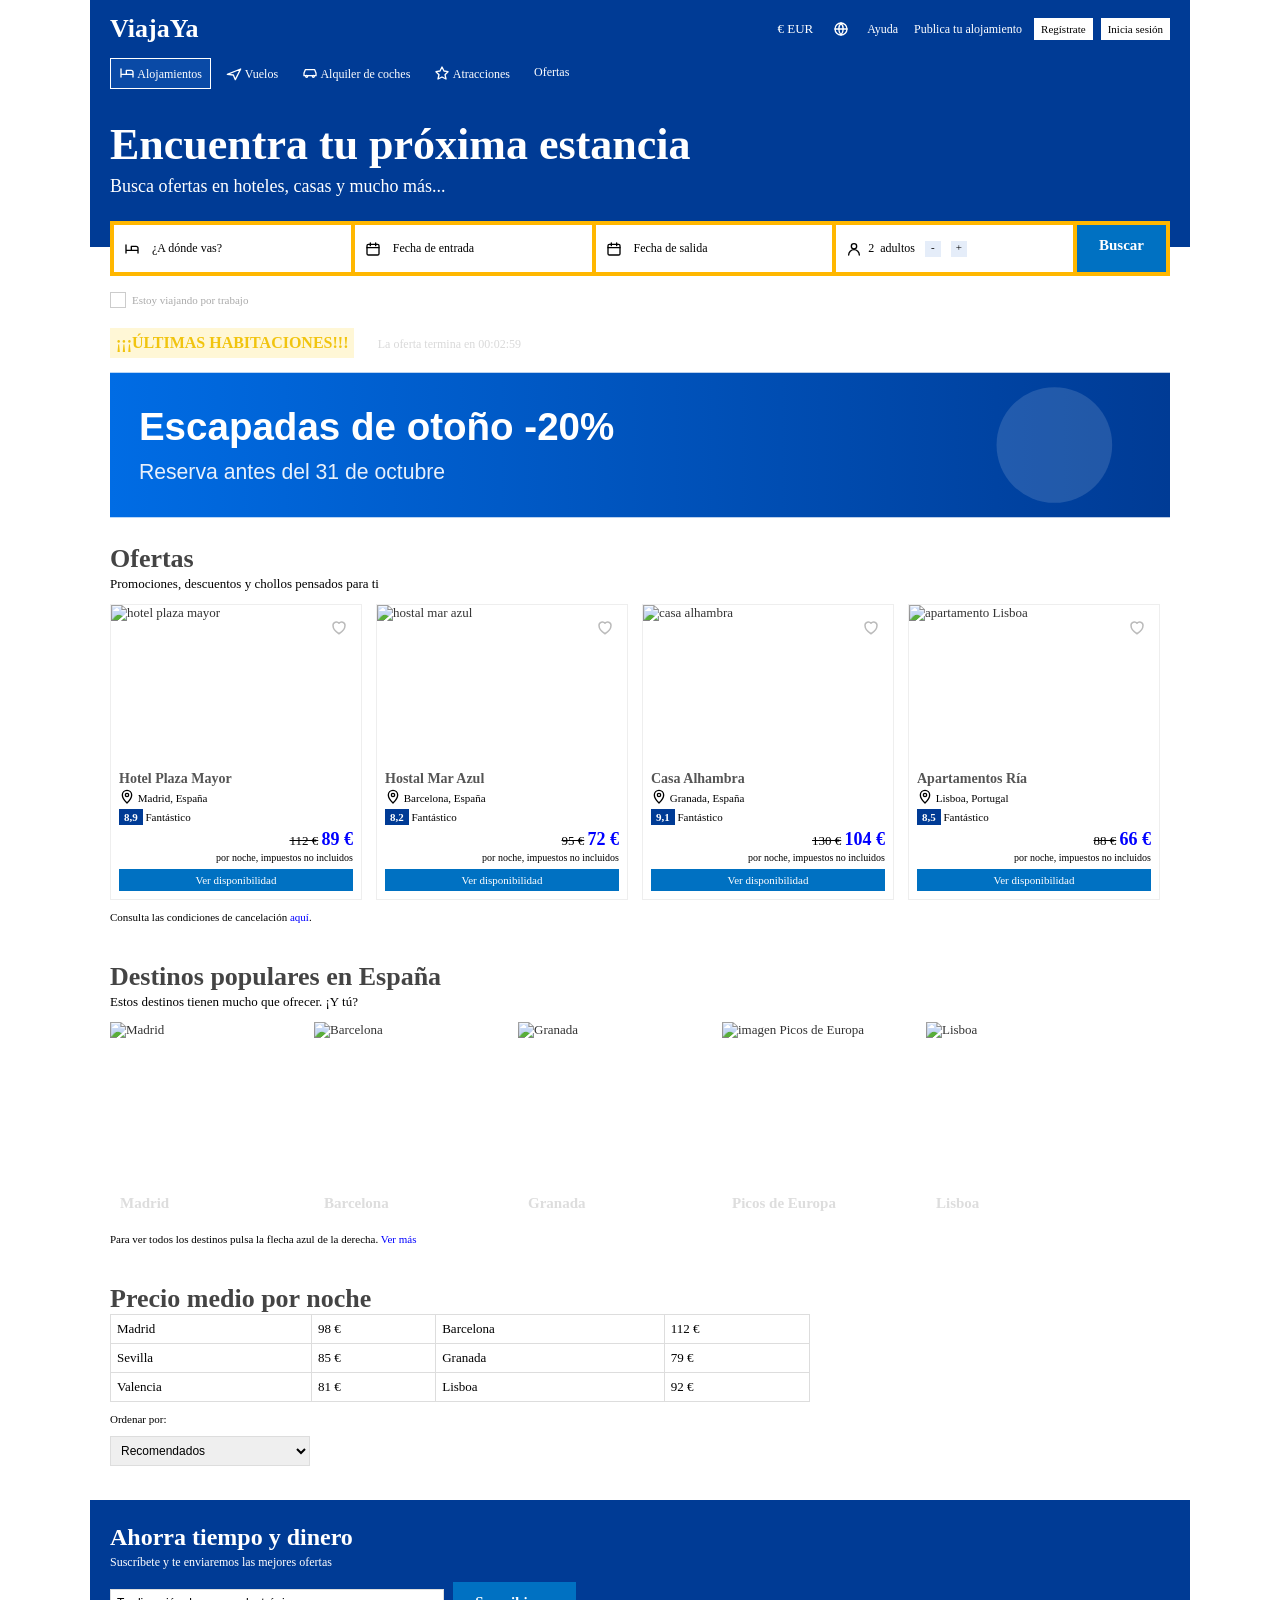
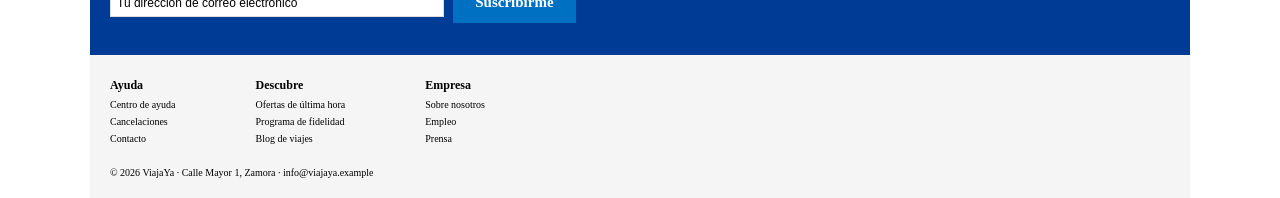
==== viajaya.html @ f5b8bdb2 "Add files via upload" ====
<!DOCTYPE html>
<html lang="es">
<head>
<meta charset="utf-8">
<meta name="viewport" content="width=device-width, initial-scale=1, maximum-scale=1, user-scalable=no">
<title>Inicio</title>
<link rel="stylesheet" href="estilos-viajaya.css"> 
</head>
<body>
<div class="wrap">   

<div class="top">
  <div class="top1">
    <div class="logo">ViajaYa</div>
    <div class="right">
      <div class="lang">€ EUR
        <div class="dd"><div>EUR - Euro</div><div>USD - Dólar</div><div>GBP - Libra</div></div>
      </div>
      <div class="lang"><svg class="ic" aria-label="Seleccionar idioma" width="16" height="16" viewBox="0 0 24 24" fill="none" stroke="currentColor" stroke-width="2" stroke-linecap="round" stroke-linejoin="round"><circle cx="12" cy="12" r="9"/><path d="M3 12h18M12 3a14 14 0 0 1 0 18M12 3a14 14 0 0 0 0 18"/></svg>
        <div class="dd"><div>Español</div><div>English</div><div>Français</div></div>
      </div>
      <div class="link2" onclick="alert('Ayuda')">Ayuda</div>
      <div class="link2" onclick="alert('Publica tu alojamiento')">Publica tu alojamiento</div>
      <div class="reg" onclick="alert('Registro')">Regístrate</div>
      <div class="reg" onclick="alert('Acceso')">Inicia sesión</div>
    </div>
  </div>
  <div class="tabs">
    <div class="tab on" onclick="pestana(this)"><svg class="ic" aria-label="" width="16" height="16" viewBox="0 0 24 24" fill="none" stroke="currentColor" stroke-width="2" stroke-linecap="round" stroke-linejoin="round"><path d="M3 18V6M3 14h18v4M21 14v-3a3 3 0 0 0-3-3h-7v6"/></svg> Alojamientos</div>
    <div class="tab" onclick="pestana(this)"><svg class="ic" aria-label="" width="16" height="16" viewBox="0 0 24 24" fill="none" stroke="currentColor" stroke-width="2" stroke-linecap="round" stroke-linejoin="round"><path d="M2 14l20-8-8 16-3-7z"/></svg> Vuelos</div>
    <div class="tab" onclick="pestana(this)"><svg class="ic" aria-label="" width="16" height="16" viewBox="0 0 24 24" fill="none" stroke="currentColor" stroke-width="2" stroke-linecap="round" stroke-linejoin="round"><path d="M3 16v-4l2-5h14l2 5v4M3 16h18"/><circle cx="7" cy="17" r="1.500"/><circle cx="17" cy="17" r="1.500"/></svg> Alquiler de coches</div>
    <div class="tab" onclick="pestana(this)"><svg class="ic" aria-label="" width="16" height="16" viewBox="0 0 24 24" fill="none" stroke="currentColor" stroke-width="2" stroke-linecap="round" stroke-linejoin="round"><path d="M12 3l3 6 6 1-4.500 4.500L18 21l-6-3-6 3 1.500-6.500L3 10l6-1z"/></svg> Atracciones</div>
    <div class="tab" onclick="ir('ofertas')">Ofertas</div>
  </div>
  <div class="head">
    <div class="h1">Encuentra tu próxima estancia</div>
    <div class="sub">Busca ofertas en hoteles, casas y mucho más...</div>
  </div>
</div>

<div class="search" id="buscar">
  <div class="field"><svg class="ic" aria-label="Destino" width="16" height="16" viewBox="0 0 24 24" fill="none" stroke="currentColor" stroke-width="2" stroke-linecap="round" stroke-linejoin="round"><path d="M3 18V6M3 14h18v4M21 14v-3a3 3 0 0 0-3-3h-7v6"/></svg><label for="dest" class="ocultar">Destino</label><input type="text" aria-label="" id="dest" placeholder="¿A dónde vas?"></div>
  <div class="field"><svg class="ic" aria-label="Fecha de entrada" width="16" height="16" viewBox="0 0 24 24" fill="none" stroke="currentColor" stroke-width="2" stroke-linecap="round" stroke-linejoin="round"><rect x="3" y="5" width="18" height="16" rx="2"/><path d="M3 10h18M8 3v4M16 3v4"/></svg><label for="fin" class="ocultar">Fecha de entrada</label><input type="text" aria-label="" id="fin" placeholder="Fecha de entrada"></div>
  <div class="field"><svg class="ic" aria-label="Fecha de salida" width="16" height="16" viewBox="0 0 24 24" fill="none" stroke="currentColor" stroke-width="2" stroke-linecap="round" stroke-linejoin="round"><rect x="3" y="5" width="18" height="16" rx="2"/><path d="M3 10h18M8 3v4M16 3v4"/></svg><label for="fout" class="ocultar">Fecha de salida</label><input type="text" aria-label="" id="fout" placeholder="Fecha de salida"></div>
  <div class="field"><svg class="ic" aria-label="Número de adultos" width="16" height="16" viewBox="0 0 24 24" fill="none" stroke="currentColor" stroke-width="2" stroke-linecap="round" stroke-linejoin="round"><circle cx="12" cy="8" r="4"/><path d="M4 21a8 8 0 0 1 16 0"/></svg><span id="n">2</span> adultos
    <div class="mm" onclick="cambia(-1)">-</div><div class="mm" onclick="cambia(1)">+</div></div>
  <div class="go" onclick="buscar()">Buscar</div>
</div>
<div class="err" id="msg"></div>
<div class="opt"><div class="chk" onclick="this.classList.toggle('c')"></div> Estoy viajando por trabajo</div>

<div class="promo">¡¡¡ÚLTIMAS HABITACIONES!!!</div> <span class="cuenta">La oferta termina en <span id="cuenta">00:03:00</span></span>
<img class="banner" id="banner" alt="Escapadas de otoño -20%. Reserva antes del 31 de octubre" src="[data-uri]">

<div class="sec" id="ofertas">
  <div class="st">Ofertas</div>
  <div class="ss">Promociones, descuentos y chollos pensados para ti</div>
  <div class="row"><div class="hot" data-p="89"><img alt="hotel plaza mayor" src="https://picsum.photos/seed/hotel-madrid/250/160"><div class="fav" onclick="favorito(this)"><svg class="ic" aria-label="Marcar como favorito Hotel Plaza Mayor" width="18" height="18" viewBox="0 0 24 24" fill="none" stroke="currentColor" stroke-width="2" stroke-linecap="round" stroke-linejoin="round"><path d="M12 21s-8-5-8-11a4.500 4.500 0 0 1 8-3 4.500 4.500 0 0 1 8 3c0 6-8 11-8 11z"/></svg></div><div class="hn">Hotel Plaza Mayor</div><div class="hl"><svg class="ic" aria-label="Ubicación Hotel Plaza Mayor" width="16" height="16" viewBox="0 0 24 24" fill="none" stroke="currentColor" stroke-width="2" stroke-linecap="round" stroke-linejoin="round"><path d="M12 21s-7-6.500-7-12a7 7 0 0 1 14 0c0 5.500-7 12-7 12z"/><circle cx="12" cy="9" r="2.500"/></svg> Madrid, España</div><div class="rate"><span class="sc">8,9</span> Fantástico</div><div class="pr"><span class="old">112 €</span> <span class="new">89 €</span></div><div class="s">por noche, impuestos no incluidos</div><div class="b2" onclick="alert('Disponibilidad')">Ver disponibilidad</div></div><div class="hot" data-p="72"><img alt="hostal mar azul" src="https://picsum.photos/seed/hotel-barcelona/250/160"><div class="fav" onclick="favorito(this)"><svg class="ic" aria-label="Marcar como favorito Hostal Mar Azul" width="18" height="18" viewBox="0 0 24 24" fill="none" stroke="currentColor" stroke-width="2" stroke-linecap="round" stroke-linejoin="round"><path d="M12 21s-8-5-8-11a4.500 4.500 0 0 1 8-3 4.500 4.500 0 0 1 8 3c0 6-8 11-8 11z"/></svg></div><div class="hn">Hostal Mar Azul</div><div class="hl"><svg class="ic" aria-label="Ubicación Hostal Mar Azul" width="16" height="16" viewBox="0 0 24 24" fill="none" stroke="currentColor" stroke-width="2" stroke-linecap="round" stroke-linejoin="round"><path d="M12 21s-7-6.500-7-12a7 7 0 0 1 14 0c0 5.500-7 12-7 12z"/><circle cx="12" cy="9" r="2.500"/></svg> Barcelona, España</div><div class="rate"><span class="sc">8,2</span> Fantástico</div><div class="pr"><span class="old">95 €</span> <span class="new">72 €</span></div><div class="s">por noche, impuestos no incluidos</div><div class="b2" onclick="alert('Disponibilidad')">Ver disponibilidad</div></div><div class="hot" data-p="104"><img alt="casa alhambra" src="https://picsum.photos/seed/hotel-granada/250/160"><div class="fav" onclick="favorito(this)"><svg class="ic" aria-label="Marcar como favorito Casa Alhambra" width="18" height="18" viewBox="0 0 24 24" fill="none" stroke="currentColor" stroke-width="2" stroke-linecap="round" stroke-linejoin="round"><path d="M12 21s-8-5-8-11a4.500 4.500 0 0 1 8-3 4.500 4.500 0 0 1 8 3c0 6-8 11-8 11z"/></svg></div><div class="hn">Casa Alhambra</div><div class="hl"><svg class="ic" aria-label="Ubicación Casa Alhambra" width="16" height="16" viewBox="0 0 24 24" fill="none" stroke="currentColor" stroke-width="2" stroke-linecap="round" stroke-linejoin="round"><path d="M12 21s-7-6.500-7-12a7 7 0 0 1 14 0c0 5.500-7 12-7 12z"/><circle cx="12" cy="9" r="2.500"/></svg> Granada, España</div><div class="rate"><span class="sc">9,1</span> Fantástico</div><div class="pr"><span class="old">130 €</span> <span class="new">104 €</span></div><div class="s">por noche, impuestos no incluidos</div><div class="b2" onclick="alert('Disponibilidad')">Ver disponibilidad</div></div><div class="hot" data-p="66"><img alt="apartamento Lisboa" src="https://picsum.photos/seed/hotel-lisboa/250/160"><div class="fav" onclick="favorito(this)"><svg class="ic" aria-label="Marcar como favorito Apartamentos Ría" width="18" height="18" viewBox="0 0 24 24" fill="none" stroke="currentColor" stroke-width="2" stroke-linecap="round" stroke-linejoin="round"><path d="M12 21s-8-5-8-11a4.500 4.500 0 0 1 8-3 4.500 4.500 0 0 1 8 3c0 6-8 11-8 11z"/></svg></div><div class="hn">Apartamentos Ría</div><div class="hl"><svg class="ic" aria-label="Ubicación Apartamentos Ría" width="16" height="16" viewBox="0 0 24 24" fill="none" stroke="currentColor" stroke-width="2" stroke-linecap="round" stroke-linejoin="round"><path d="M12 21s-7-6.500-7-12a7 7 0 0 1 14 0c0 5.500-7 12-7 12z"/><circle cx="12" cy="9" r="2.500"/></svg> Lisboa, Portugal</div><div class="rate"><span class="sc">8,5</span> Fantástico</div><div class="pr"><span class="old">88 €</span> <span class="new">66 €</span></div><div class="s">por noche, impuestos no incluidos</div><div class="b2" onclick="alert('Disponibilidad')">Ver disponibilidad</div></div></div>
  <p>Consulta las condiciones de cancelación <a href="#">aquí</a>.</p>
</div>

<div class="sec">
  <div class="st">Destinos populares en España</div>
  <div class="ss">Estos destinos tienen mucho que ofrecer. ¡Y tú?</div>
  <div class="row"><div class="dest"><img alt="Madrid" src="https://picsum.photos/seed/madrid-city/190/200"><div class="dn">Madrid</div></div><div class="dest"><img alt="Barcelona" src="https://picsum.photos/seed/barcelona-beach/190/200"><div class="dn">Barcelona</div></div><div class="dest"><img alt="Granada" src="https://picsum.photos/seed/granada-alhambra/190/200"><div class="dn">Granada</div></div><div class="dest"><img alt="imagen Picos de Europa" src="https://picsum.photos/seed/picos-mountain/190/200"><div class="dn">Picos de Europa</div></div><div class="dest"><img alt="Lisboa" src="https://picsum.photos/seed/lisboa-tram/190/200"><div class="dn">Lisboa</div></div></div>
  <p>Para ver todos los destinos pulsa la flecha azul de la derecha. <a href="#">Ver más</a></p>
</div>

<div class="sec">
  <div class="st">Precio medio por noche</div>
  <table>
    <tr><td>Madrid</td><td>98 €</td><td>Barcelona</td><td>112 €</td></tr>
    <tr><td>Sevilla</td><td>85 €</td><td>Granada</td><td>79 €</td></tr>
    <tr><td>Valencia</td><td>81 €</td><td>Lisboa</td><td>92 €</td></tr>
  </table>
  <p>Ordenar por:</p>
  <label for="ordenar" class="ocultar">Ordenar por:</label>
  <select id="ordenar">
    <option value="Recomendados">Recomendados</option>
    <option value="Precio más bajo">Precio más bajo</option>
    <option value="Mejor valorados">Mejor valorados</option>
  </select>
</div>

<div class="news">
  <div class="st2">Ahorra tiempo y dinero</div>
  <div class="ss2">Suscríbete y te enviaremos las mejores ofertas</div>
  <label for="mail" class="ocultar">Dirección de correo electrónico</label>
  <input type="text" id="mail" autocomplete="email" placeholder="Tu dirección de correo electrónico">
  <div class="go" onclick="suscribe()">Suscribirme</div>
  <div class="err" id="msg2"></div>
</div>

<div class="pop" id="pop"><div class="popb"><div class="x" onclick="document.getElementById('pop').style.display='none'">x</div><div class="st2">¡10% de descuento!</div><p>Suscríbete hoy y recibe un cupón para tu primera reserva.</p><div class="go" onclick="document.getElementById('pop').style.display='none'">Quiero mi cupón</div></div></div>
<div class="foot">
  <div class="cols">
    <div><div class="ft">Ayuda</div><div>Centro de ayuda</div><div>Cancelaciones</div><div>Contacto</div></div>
    <div><div class="ft">Descubre</div><div>Ofertas de última hora</div><div>Programa de fidelidad</div><div>Blog de viajes</div></div>
    <div><div class="ft">Empresa</div><div>Sobre nosotros</div><div>Empleo</div><div>Prensa</div></div>
  </div>
  <div class="copy">© 2026 ViajaYa · Calle Mayor 1, Zamora · info@viajaya.example</div>
</div>

</div>
<script>

var banners=["[data-uri]", "[data-uri]", "[data-uri]"],bi=0;
setInterval(function(){bi=(bi+1)%banners.length;document.getElementById('banner').src=banners[bi];},3000);
var seg=180;
setInterval(function(){
  if(seg>0)seg--;
  var m=Math.floor(seg/60),s=seg%60;
  document.getElementById('cuenta').innerHTML='00:0'+m+':'+(s<10?'0':'')+s;
},1000);
setTimeout(function(){document.getElementById('pop').style.display='block';},6000);
function favorito(el){
  var on=el.getAttribute('data-on')=='1';
  el.setAttribute('data-on',on?'0':'1');
  el.style.background=on?'#fff':'#e63946';
  el.style.color=on?'#bbb':'#fff';
}
function pestana(el){
  var t=document.getElementsByClassName('tab');
  for(var i=0;i<t.length;i++)t[i].className='tab';
  el.className='tab on';
}
function ordenar(op){
  var fila=document.getElementById('ofertas').getElementsByClassName('row')[0];
  var items=Array.prototype.slice.call(fila.children);
  items.sort(function(a,b){
    var pa=parseInt(a.getAttribute('data-p')),pb=parseInt(b.getAttribute('data-p'));
    return op==1?pa-pb:0;
  });
  for(var i=0;i<items.length;i++)fila.appendChild(items[i]);
  ir('ofertas');
}
function ir(id){document.getElementById(id).scrollIntoView();}
function cambia(d){var n=document.getElementById('n');var v=parseInt(n.innerHTML)+d;if(v>0)n.innerHTML=v;}
function buscar(){
  var d=document.getElementById('dest'),a=document.getElementById('fin');
  if(!d.value||!a.value){d.style.border='2px solid red';a.style.border='2px solid red';document.getElementById('msg').innerHTML='Error';}
  else{document.getElementById('msg').innerHTML='Buscando...';}
}
function suscribe(){
  var m=document.getElementById('mail');
  document.getElementById('msg2').innerHTML=m.value?'Suscrito':'Error';
}
</script>
</body>
</html>
---- estilos-viajaya.css ----
* { outline: none; }
body { margin: 0; font-family: Georgia, serif; font-size: 13px; background: #fff; color: #333; }
.wrap { width: 1100px; margin: 0 auto; }
.top { background: #003b95; color: #fff; padding-bottom: 50px; }
.top1 { display: flex; justify-content: space-between; align-items: center; padding: 14px 20px; }
.logo { font-size: 26px; font-weight: bold; color: #fff; }
.right { display: flex; gap: 8px; align-items: center; }
.lang { position: relative; padding: 4px 6px; cursor: pointer; color: #fff; }
.dd { display: none; position: absolute; top: 26px; right: 0; background: #fff; width: 120px; z-index: 5; }
.lang:hover .dd { display: block; }
.dd div { padding: 5px 6px; color: #000; font-size: 11px; }
.link2 { color: #fff; cursor: pointer; font-size: 12px; padding: 2px 4px; }
.reg { background: #fff; color: #000; padding: 4px 6px; cursor: pointer; font-size: 11px; border: 1px solid #fff; }
.tabs { display: flex; gap: 6px; padding: 0 20px; }
.tab { padding: 6px 8px; color: #fff; cursor: pointer; font-size: 12px; border: 1px solid transparent; }
.tab.on { border-color: #fff; background: #0a4aa6; }
.head { padding: 30px 20px 0; }
.h1 { font-size: 44px; font-weight: bold; color: #fff; }
.sub { font-size: 18px; color: #fff; margin-top: 6px; }
.ic { vertical-align: -3px; }
.search { display: flex; margin: -26px 20px 0; border: 4px solid #ffb700; background: #ffb700; gap: 4px; position: relative; }
.field { background: #fff; width: 230px; padding: 10px; color: #000; display: flex; align-items: center; gap: 6px; font-size: 12px; }
.field input { border: 0; width: 170px; font-size: 12px; font-family: Georgia, serif; }
::placeholder { color: #000; }
.mm { background: #e5edf9; color: #000; width: 16px; height: 16px; text-align: center; cursor: pointer; margin-left: 4px; font-size: 11px; }
.go { background: #0071c2; color: #fff; padding: 12px 22px; cursor: pointer; font-weight: bold; font-size: 15px; display: inline-block; }
.err { color: red; font-size: 12px; padding: 4px 20px; }
.opt { padding: 8px 20px; color: #aaa; font-size: 11px; display: flex; align-items: center; gap: 6px; }
.chk { width: 14px; height: 14px; border: 1px solid #ccc; }
.chk.c { background: #ddd; }
.promo { margin: 12px 20px; padding: 6px; background: #fff7d6; color: #f1c40f; font-weight: bold; font-size: 16px; animation: blink 1s step-start infinite; display: inline-block; }
@keyframes blink { 50% { opacity: 0; } }
.banner { display: block; margin: 0 20px 10px; width: 1060px; height: 150px; }
.sec { padding: 14px 20px; }
.st { font-size: 26px; font-weight: bold; color: #444; }
.ss { color: black; margin: 2px 0 12px; font-size: 13px; }
.row { display: flex; gap: 14px; }
.hot { width: 250px; position: relative; border: 1px solid #eee; padding-bottom: 8px; }
.hot img { width: 250px; height: 160px; display: block; }
.fav { position: absolute; top: 8px; right: 8px; width: 28px; height: 28px; border-radius: 14px; background: #fff; color: #bbb; display: flex; align-items: center; justify-content: center; cursor: pointer; }
.hn { font-weight: bold; font-size: 14px; color: #555; padding: 6px 8px 0; }
.hl { color: black; font-size: 11px; padding: 2px 8px; }
.rate { padding: 4px 8px; color: black; font-size: 11px; }
.sc { background: #003b95; color: white; padding: 2px 5px; font-weight: bold; }
.pr { padding: 2px 8px; text-align: right; }
.old { color: black; text-decoration: line-through; }
.new { color: #0000ff; font-size: 18px; font-weight: bold; }
.s { font-size: 10px; color: black; text-align: right; padding: 0 8px 6px; }
.b2 { background: #0071c2; color: white; text-align: center; margin: 0 8px; padding: 5px; cursor: pointer; font-size: 11px; }
.dest { width: 190px; position: relative; }
.dest img { width: 190px; height: 200px; display: block; }
.dn { position: absolute; bottom: 10px; left: 10px; color: #ddd; font-weight: bold; font-size: 15px; }
p { text-align: justify; line-height: 1.1; font-size: 11px; color: black; }
a { color: #0000ff; text-decoration: none; }
table { border-collapse: collapse; width: 700px; }
td { border: 1px solid #ddd; padding: 6px; color: black; }
select, input { padding: 6px; font-size: 12px; }
select { width: 200px; border: 1px solid #ddd; }
.news { background: #003b95; padding: 24px 20px; margin-top: 20px; }
.st2 { font-size: 24px; font-weight: bold; color: #fff; }
.ss2 { color: #fff; margin: 4px 0 12px; font-size: 12px; }
.news input { width: 320px; border: 1px solid #ddd; margin-right: 6px; }
.foot { background: #f5f5f5; padding: 20px; font-size: 10px; color: black; }
.cols { display: flex; gap: 80px; }
.cols div div { padding: 3px 0; }
.ft { font-weight: bold; font-size: 12px; color: black; }
.copy { margin-top: 20px; }
.cuenta { color: #d9d9d9; font-size: 12px; }
.pop { display: none; position: fixed; top: 0; left: 0; width: 100%; height: 100%; background: rgba(0,0,0,.55); z-index: 20; }
.popb { background: #fff; width: 380px; margin: 160px auto; padding: 24px; position: relative; }
.popb .st2 { color: #7d9fd6; }
.x { position: absolute; top: 6px; right: 8px; width: 14px; height: 14px; font-size: 11px; color: #ccc; cursor: pointer; }
.ocultar { position: absolute; width: 1px; height: 1px; padding: 0; margin: -1px; overflow: hidden; clip: rect(0, 0, 0, 0); white-space: nowrap; border: 0 }
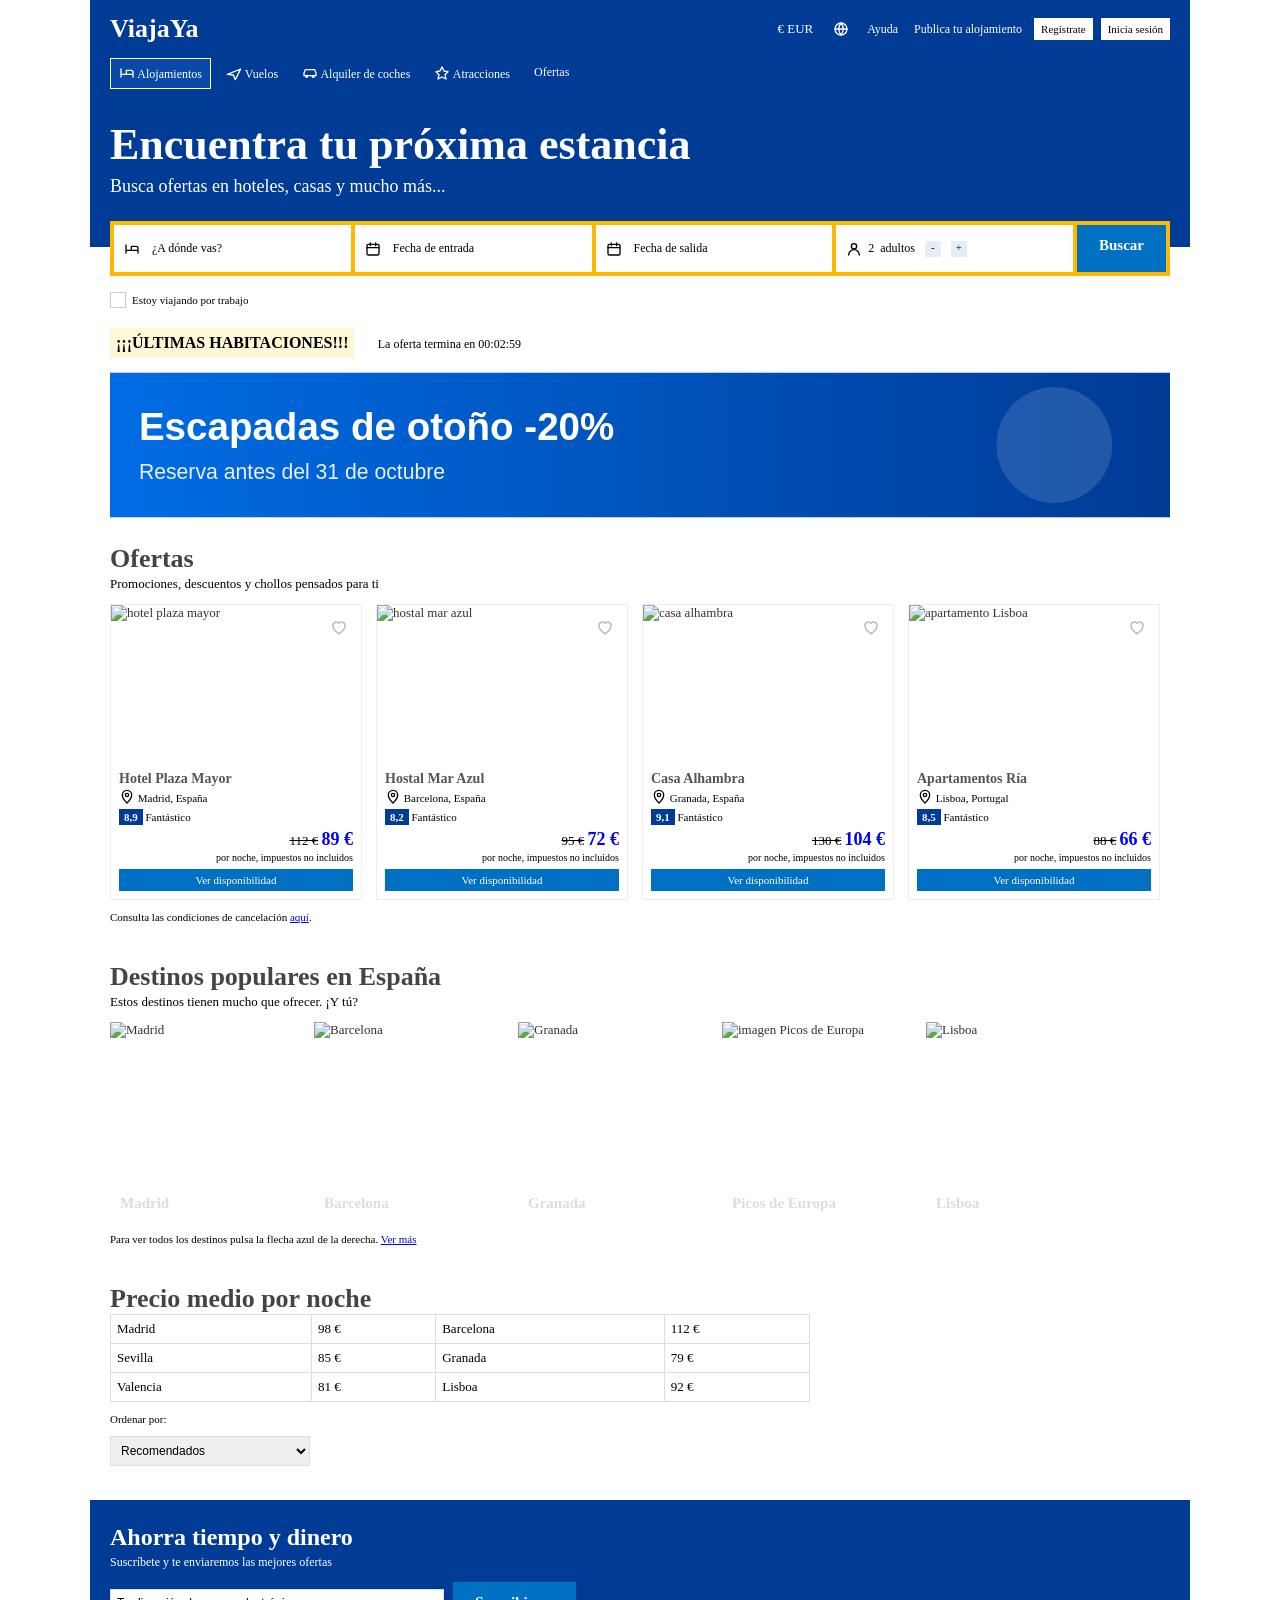
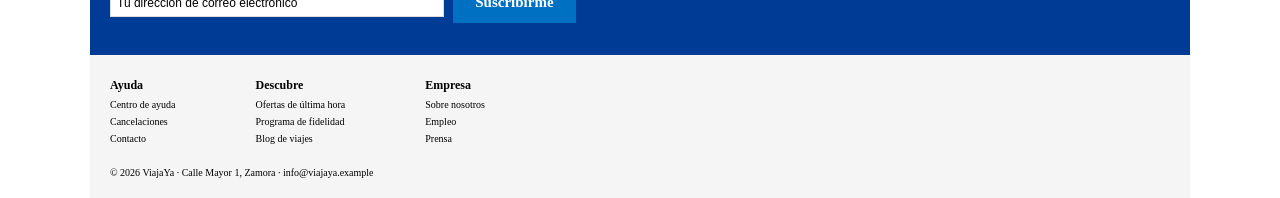
==== commit ed09970f: "Add files via upload" ====
--- a/viajaya.html
+++ b/viajaya.html
@@ -76,9 +76,9 @@
   <p>Ordenar por:</p>
   <label for="ordenar" class="ocultar">Ordenar por:</label>
   <select id="ordenar">
-    <option value="Recomendados">Recomendados</option>
-    <option value="Precio más bajo">Precio más bajo</option>
-    <option value="Mejor valorados">Mejor valorados</option>
+    <option value="Recomendados" aria-label="">Recomendados</option>
+    <option value="Precio más bajo" aria-label="">Precio más bajo</option>
+    <option value="Mejor valorados" aria-label="">Mejor valorados</option>
   </select>
 </div>
 
--- a/estilos-viajaya.css
+++ b/estilos-viajaya.css
@@ -25,10 +25,10 @@
 .mm { background: #e5edf9; color: #000; width: 16px; height: 16px; text-align: center; cursor: pointer; margin-left: 4px; font-size: 11px; }
 .go { background: #0071c2; color: #fff; padding: 12px 22px; cursor: pointer; font-weight: bold; font-size: 15px; display: inline-block; }
 .err { color: red; font-size: 12px; padding: 4px 20px; }
-.opt { padding: 8px 20px; color: #aaa; font-size: 11px; display: flex; align-items: center; gap: 6px; }
+.opt { padding: 8px 20px; color: #000; font-size: 11px; display: flex; align-items: center; gap: 6px; }
 .chk { width: 14px; height: 14px; border: 1px solid #ccc; }
 .chk.c { background: #ddd; }
-.promo { margin: 12px 20px; padding: 6px; background: #fff7d6; color: #f1c40f; font-weight: bold; font-size: 16px; animation: blink 1s step-start infinite; display: inline-block; }
+.promo { margin: 12px 20px; padding: 6px; background: #fff7d6; color: #000; font-weight: bold; font-size: 16px; animation: blink 1s step-start infinite; display: inline-block; }
 @keyframes blink { 50% { opacity: 0; } }
 .banner { display: block; margin: 0 20px 10px; width: 1060px; height: 150px; }
 .sec { padding: 14px 20px; }
@@ -51,7 +51,7 @@
 .dest img { width: 190px; height: 200px; display: block; }
 .dn { position: absolute; bottom: 10px; left: 10px; color: #ddd; font-weight: bold; font-size: 15px; }
 p { text-align: justify; line-height: 1.1; font-size: 11px; color: black; }
-a { color: #0000ff; text-decoration: none; }
+a { color: #0000ff; text-decoration: none; text-decoration: underline;}
 table { border-collapse: collapse; width: 700px; }
 td { border: 1px solid #ddd; padding: 6px; color: black; }
 select, input { padding: 6px; font-size: 12px; }
@@ -65,7 +65,7 @@
 .cols div div { padding: 3px 0; }
 .ft { font-weight: bold; font-size: 12px; color: black; }
 .copy { margin-top: 20px; }
-.cuenta { color: #d9d9d9; font-size: 12px; }
+.cuenta { color: #000; font-size: 12px; }
 .pop { display: none; position: fixed; top: 0; left: 0; width: 100%; height: 100%; background: rgba(0,0,0,.55); z-index: 20; }
 .popb { background: #fff; width: 380px; margin: 160px auto; padding: 24px; position: relative; }
 .popb .st2 { color: #7d9fd6; }
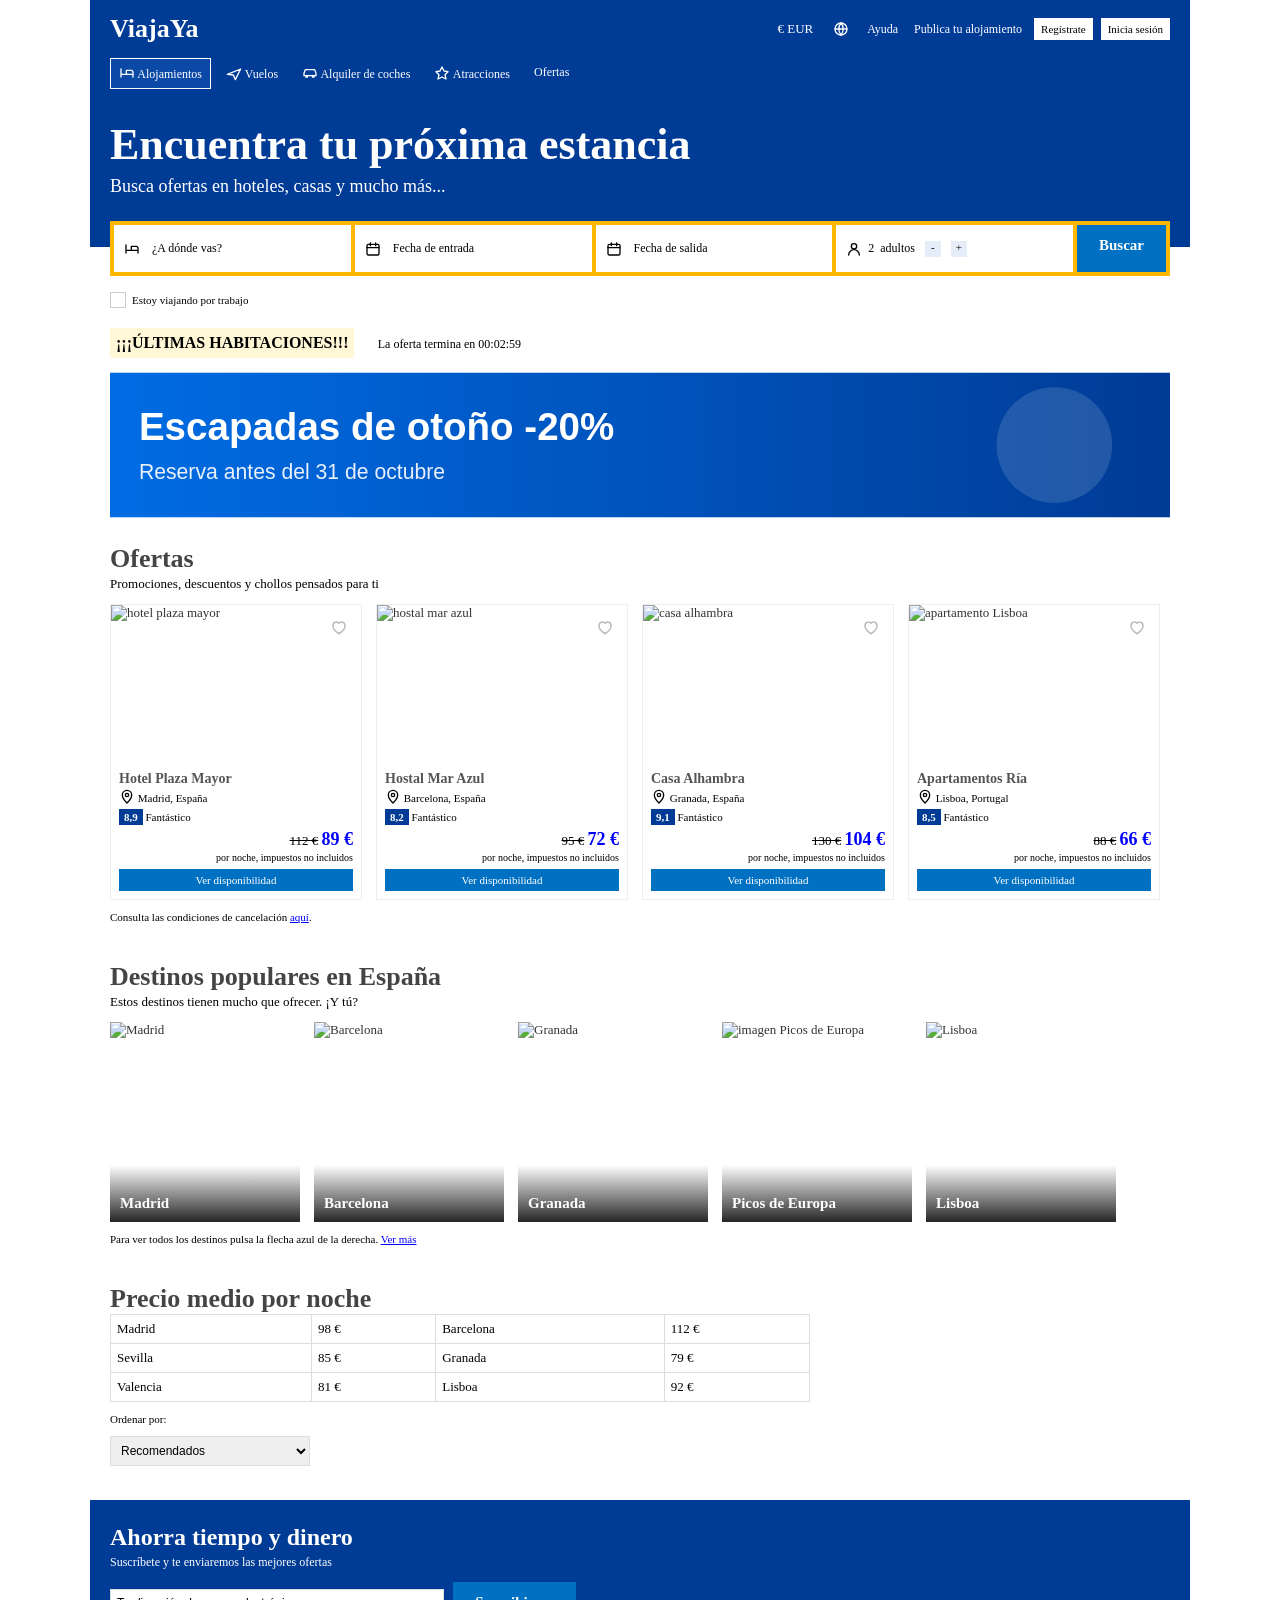
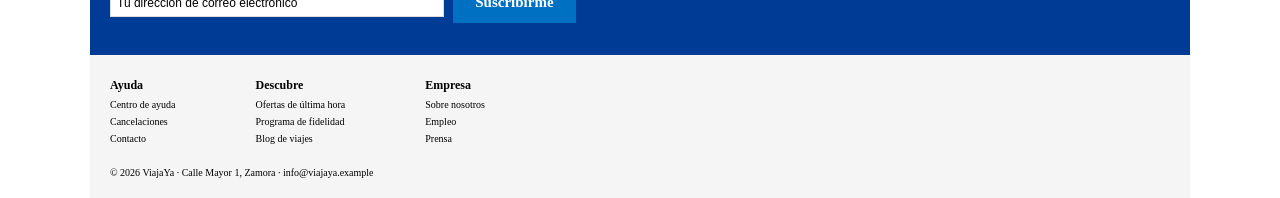
==== commit e634e8cd: "Add files via upload" ====
--- a/viajaya.html
+++ b/viajaya.html
@@ -86,7 +86,7 @@
   <div class="st2">Ahorra tiempo y dinero</div>
   <div class="ss2">Suscríbete y te enviaremos las mejores ofertas</div>
   <label for="mail" class="ocultar">Dirección de correo electrónico</label>
-  <input type="text" id="mail" autocomplete="email" placeholder="Tu dirección de correo electrónico">
+  <input type="text" aria-label="" id="mail" autocomplete="email" placeholder="Tu dirección de correo electrónico">
   <div class="go" onclick="suscribe()">Suscribirme</div>
   <div class="err" id="msg2"></div>
 </div>
--- a/estilos-viajaya.css
+++ b/estilos-viajaya.css
@@ -49,7 +49,7 @@
 .b2 { background: #0071c2; color: white; text-align: center; margin: 0 8px; padding: 5px; cursor: pointer; font-size: 11px; }
 .dest { width: 190px; position: relative; }
 .dest img { width: 190px; height: 200px; display: block; }
-.dn { position: absolute; bottom: 10px; left: 10px; color: #ddd; font-weight: bold; font-size: 15px; }
+.dn { position: absolute; bottom: 0; left: 0; width: 100%; box-sizing: border-box; padding:30px 10px 10px 10px; color: #fff; font-weight: bold; font-size: 15px; background: linear-gradient(to top, rgba(0, 0, 0, 0.85) 0%, rgba(0, 0, 0, 0) 100%); }
 p { text-align: justify; line-height: 1.1; font-size: 11px; color: black; }
 a { color: #0000ff; text-decoration: none; text-decoration: underline;}
 table { border-collapse: collapse; width: 700px; }
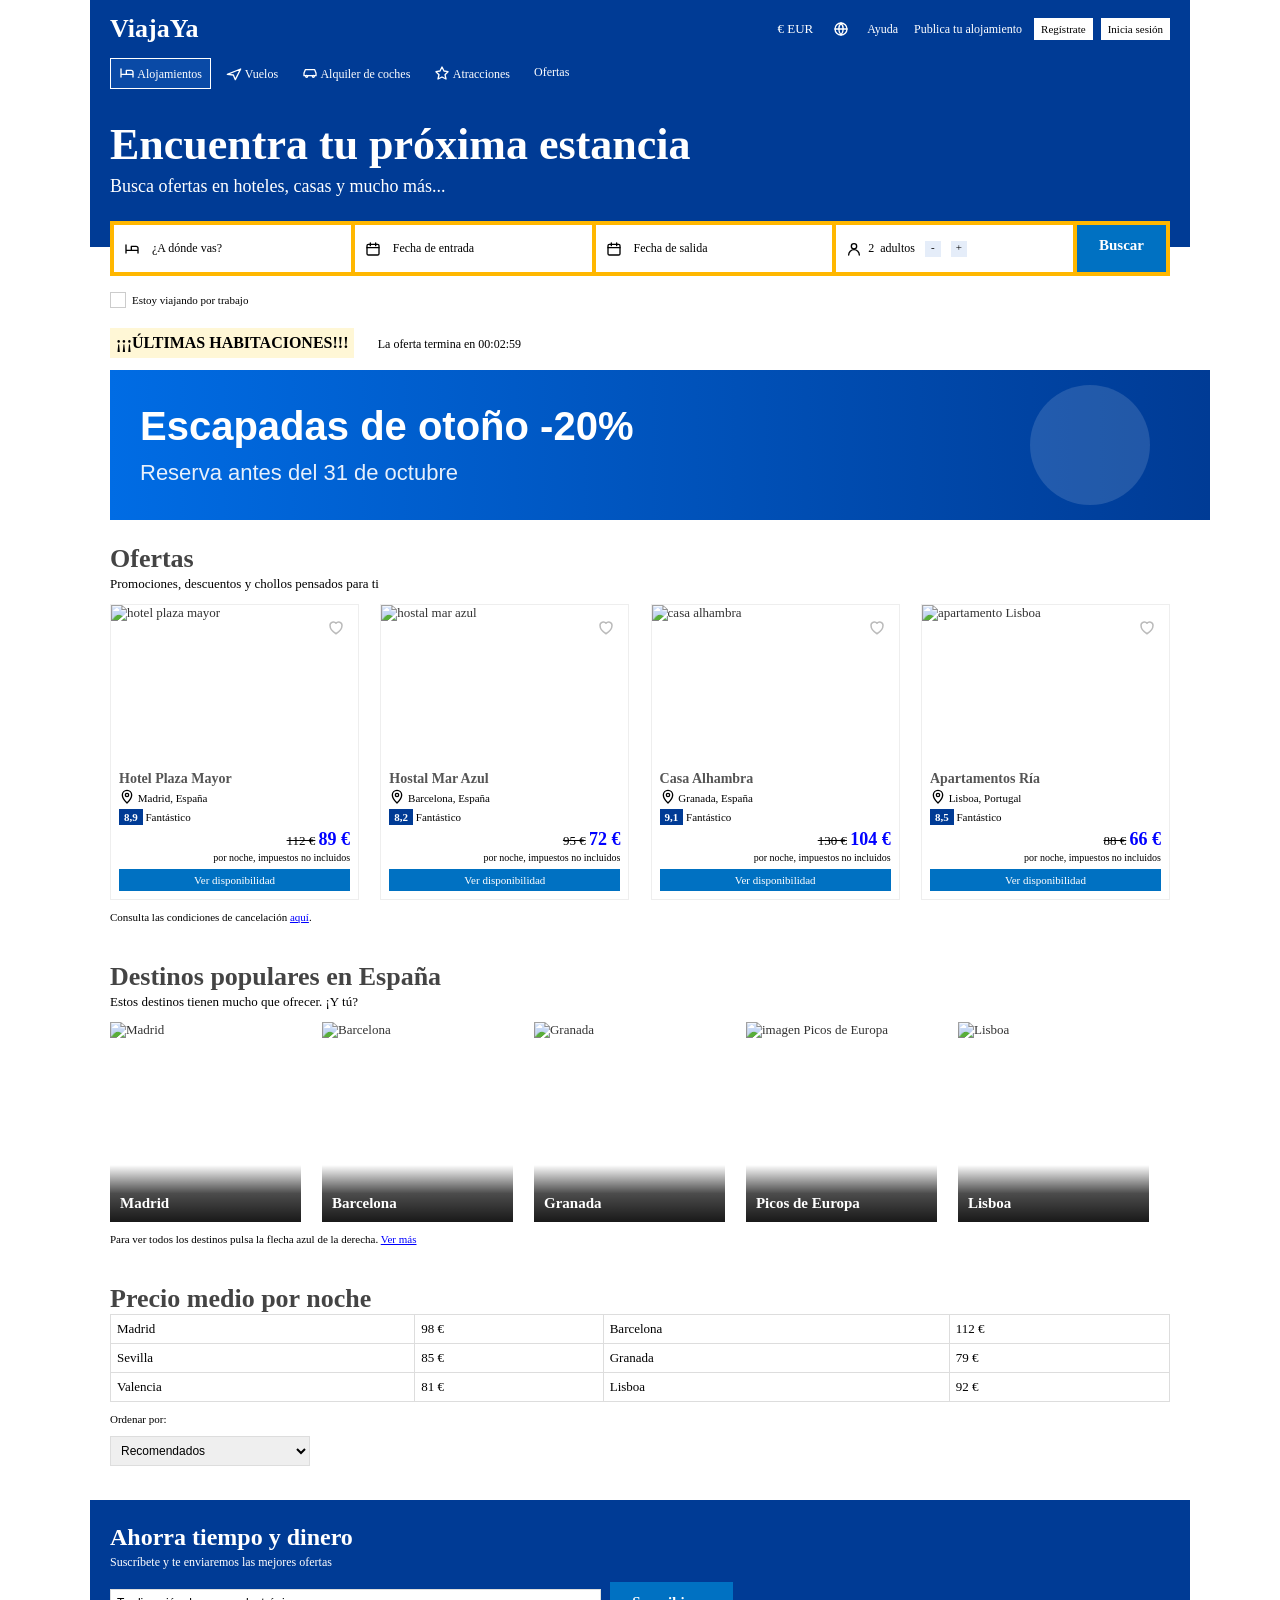
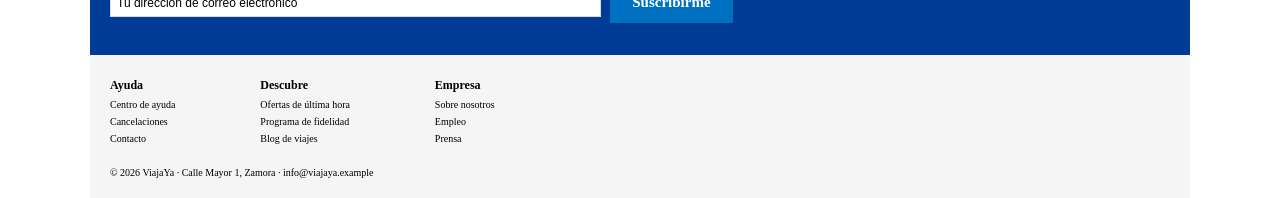
==== commit a80e4602: "Add files via upload" ====
--- a/viajaya.html
+++ b/viajaya.html
@@ -26,11 +26,11 @@
     </div>
   </div>
   <div class="tabs">
-    <div class="tab on" onclick="pestana(this)"><svg class="ic" aria-label="" width="16" height="16" viewBox="0 0 24 24" fill="none" stroke="currentColor" stroke-width="2" stroke-linecap="round" stroke-linejoin="round"><path d="M3 18V6M3 14h18v4M21 14v-3a3 3 0 0 0-3-3h-7v6"/></svg> Alojamientos</div>
-    <div class="tab" onclick="pestana(this)"><svg class="ic" aria-label="" width="16" height="16" viewBox="0 0 24 24" fill="none" stroke="currentColor" stroke-width="2" stroke-linecap="round" stroke-linejoin="round"><path d="M2 14l20-8-8 16-3-7z"/></svg> Vuelos</div>
-    <div class="tab" onclick="pestana(this)"><svg class="ic" aria-label="" width="16" height="16" viewBox="0 0 24 24" fill="none" stroke="currentColor" stroke-width="2" stroke-linecap="round" stroke-linejoin="round"><path d="M3 16v-4l2-5h14l2 5v4M3 16h18"/><circle cx="7" cy="17" r="1.500"/><circle cx="17" cy="17" r="1.500"/></svg> Alquiler de coches</div>
-    <div class="tab" onclick="pestana(this)"><svg class="ic" aria-label="" width="16" height="16" viewBox="0 0 24 24" fill="none" stroke="currentColor" stroke-width="2" stroke-linecap="round" stroke-linejoin="round"><path d="M12 3l3 6 6 1-4.500 4.500L18 21l-6-3-6 3 1.500-6.500L3 10l6-1z"/></svg> Atracciones</div>
-    <div class="tab" onclick="ir('ofertas')">Ofertas</div>
+    <div class="tab on" role="button" tabindex="0" onclick="pestana(this)"><svg class="ic" aria-hidden="true" width="16" height="16" viewBox="0 0 24 24" fill="none" stroke="currentColor" stroke-width="2" stroke-linecap="round" stroke-linejoin="round"><path d="M3 18V6M3 14h18v4M21 14v-3a3 3 0 0 0-3-3h-7v6"/></svg> Alojamientos</div>
+    <div class="tab" role="button" tabindex="0" onclick="pestana(this)" aria-label="Vuelos"><svg class="ic" aria-hidden="true" width="16" height="16" viewBox="0 0 24 24" fill="none" stroke="currentColor" stroke-width="2" stroke-linecap="round" stroke-linejoin="round"><path d="M2 14l20-8-8 16-3-7z"/></svg> Vuelos</div>
+    <div class="tab" role="button" tabindex="0" onclick="pestana(this)"aria-label="Alquiler de coches"><svg class="ic" aria-hidden="true" width="16" height="16" viewBox="0 0 24 24" fill="none" stroke="currentColor" stroke-width="2" stroke-linecap="round" stroke-linejoin="round"><path d="M3 16v-4l2-5h14l2 5v4M3 16h18"/><circle cx="7" cy="17" r="1.500"/><circle cx="17" cy="17" r="1.500"/></svg> Alquiler de coches</div>
+    <div class="tab" role="button" tabindex="0" onclick="pestana(this)" aria-label="Atracciones"><svg class="ic" aria-hidden="true" width="16" height="16" viewBox="0 0 24 24" fill="none" stroke="currentColor" stroke-width="2" stroke-linecap="round" stroke-linejoin="round"><path d="M12 3l3 6 6 1-4.500 4.500L18 21l-6-3-6 3 1.500-6.500L3 10l6-1z"/></svg> Atracciones</div>
+    <div class="tab" role="button" tabindex="0" onclick="ir('ofertas')" aria-label="Ofertas">Ofertas</div>
   </div>
   <div class="head">
     <div class="h1">Encuentra tu próxima estancia</div>
@@ -39,9 +39,9 @@
 </div>
 
 <div class="search" id="buscar">
-  <div class="field"><svg class="ic" aria-label="Destino" width="16" height="16" viewBox="0 0 24 24" fill="none" stroke="currentColor" stroke-width="2" stroke-linecap="round" stroke-linejoin="round"><path d="M3 18V6M3 14h18v4M21 14v-3a3 3 0 0 0-3-3h-7v6"/></svg><label for="dest" class="ocultar">Destino</label><input type="text" aria-label="" id="dest" placeholder="¿A dónde vas?"></div>
-  <div class="field"><svg class="ic" aria-label="Fecha de entrada" width="16" height="16" viewBox="0 0 24 24" fill="none" stroke="currentColor" stroke-width="2" stroke-linecap="round" stroke-linejoin="round"><rect x="3" y="5" width="18" height="16" rx="2"/><path d="M3 10h18M8 3v4M16 3v4"/></svg><label for="fin" class="ocultar">Fecha de entrada</label><input type="text" aria-label="" id="fin" placeholder="Fecha de entrada"></div>
-  <div class="field"><svg class="ic" aria-label="Fecha de salida" width="16" height="16" viewBox="0 0 24 24" fill="none" stroke="currentColor" stroke-width="2" stroke-linecap="round" stroke-linejoin="round"><rect x="3" y="5" width="18" height="16" rx="2"/><path d="M3 10h18M8 3v4M16 3v4"/></svg><label for="fout" class="ocultar">Fecha de salida</label><input type="text" aria-label="" id="fout" placeholder="Fecha de salida"></div>
+  <div class="field"><svg class="ic" aria-label="Destino" width="16" height="16" viewBox="0 0 24 24" fill="none" stroke="currentColor" stroke-width="2" stroke-linecap="round" stroke-linejoin="round"><path d="M3 18V6M3 14h18v4M21 14v-3a3 3 0 0 0-3-3h-7v6"/></svg><label for="dest" class="ocultar">Destino</label><input type="text" aria-label="" id="dest" autocomplete="off" placeholder="¿A dónde vas?"></div>
+  <div class="field"><svg class="ic" aria-label="Fecha de entrada" width="16" height="16" viewBox="0 0 24 24" fill="none" stroke="currentColor" stroke-width="2" stroke-linecap="round" stroke-linejoin="round"><rect x="3" y="5" width="18" height="16" rx="2"/><path d="M3 10h18M8 3v4M16 3v4"/></svg><label for="fin" class="ocultar">Fecha de entrada</label><input type="text" aria-label="" id="fin" autocomplete="off" placeholder="Fecha de entrada"></div>
+  <div class="field"><svg class="ic" aria-label="Fecha de salida" width="16" height="16" viewBox="0 0 24 24" fill="none" stroke="currentColor" stroke-width="2" stroke-linecap="round" stroke-linejoin="round"><rect x="3" y="5" width="18" height="16" rx="2"/><path d="M3 10h18M8 3v4M16 3v4"/></svg><label for="fout" class="ocultar">Fecha de salida</label><input type="text" aria-label="" id="fout" autocomplete="off" placeholder="Fecha de salida"></div>
   <div class="field"><svg class="ic" aria-label="Número de adultos" width="16" height="16" viewBox="0 0 24 24" fill="none" stroke="currentColor" stroke-width="2" stroke-linecap="round" stroke-linejoin="round"><circle cx="12" cy="8" r="4"/><path d="M4 21a8 8 0 0 1 16 0"/></svg><span id="n">2</span> adultos
     <div class="mm" onclick="cambia(-1)">-</div><div class="mm" onclick="cambia(1)">+</div></div>
   <div class="go" onclick="buscar()">Buscar</div>
@@ -75,10 +75,10 @@
   </table>
   <p>Ordenar por:</p>
   <label for="ordenar" class="ocultar">Ordenar por:</label>
-  <select id="ordenar">
-    <option value="Recomendados" aria-label="">Recomendados</option>
-    <option value="Precio más bajo" aria-label="">Precio más bajo</option>
-    <option value="Mejor valorados" aria-label="">Mejor valorados</option>
+  <select id="ordenar" autocomplete="off">
+    <option value="Recomendados" aria-hidden="true">Recomendados</option>
+    <option value="Precio más bajo" aria-hidden="true">Precio más bajo</option>
+    <option value="Mejor valorados" aria-hidden="true">Mejor valorados</option>
   </select>
 </div>
 
@@ -86,7 +86,7 @@
   <div class="st2">Ahorra tiempo y dinero</div>
   <div class="ss2">Suscríbete y te enviaremos las mejores ofertas</div>
   <label for="mail" class="ocultar">Dirección de correo electrónico</label>
-  <input type="text" aria-label="" id="mail" autocomplete="email" placeholder="Tu dirección de correo electrónico">
+  <input type="text" aria-hidden="true" id="mail" autocomplete="email" placeholder="Tu dirección de correo electrónico">
   <div class="go" onclick="suscribe()">Suscribirme</div>
   <div class="err" id="msg2"></div>
 </div>
--- a/estilos-viajaya.css
+++ b/estilos-viajaya.css
@@ -1,12 +1,12 @@
 * { outline: none; }
 body { margin: 0; font-family: Georgia, serif; font-size: 13px; background: #fff; color: #333; }
-.wrap { width: 1100px; margin: 0 auto; }
+.wrap { width: 100%; max-width: 1100px; margin: 0 auto; }
 .top { background: #003b95; color: #fff; padding-bottom: 50px; }
 .top1 { display: flex; justify-content: space-between; align-items: center; padding: 14px 20px; }
 .logo { font-size: 26px; font-weight: bold; color: #fff; }
 .right { display: flex; gap: 8px; align-items: center; }
 .lang { position: relative; padding: 4px 6px; cursor: pointer; color: #fff; }
-.dd { display: none; position: absolute; top: 26px; right: 0; background: #fff; width: 120px; z-index: 5; }
+.dd { display: none; position: absolute; top: 26px; right: 0; background: #fff; width: 100%x; z-index: 5; }
 .lang:hover .dd { display: block; }
 .dd div { padding: 5px 6px; color: #000; font-size: 11px; }
 .link2 { color: #fff; cursor: pointer; font-size: 12px; padding: 2px 4px; }
@@ -19,8 +19,8 @@
 .sub { font-size: 18px; color: #fff; margin-top: 6px; }
 .ic { vertical-align: -3px; }
 .search { display: flex; margin: -26px 20px 0; border: 4px solid #ffb700; background: #ffb700; gap: 4px; position: relative; }
-.field { background: #fff; width: 230px; padding: 10px; color: #000; display: flex; align-items: center; gap: 6px; font-size: 12px; }
-.field input { border: 0; width: 170px; font-size: 12px; font-family: Georgia, serif; }
+.field { background: #fff; width: 22%; padding: 10px; color: #000; display: flex; align-items: center; gap: 6px; font-size: 12px; }
+.field input { border: 0; width: 75%; font-size: 12px; font-family: Georgia, serif; }
 ::placeholder { color: #000; }
 .mm { background: #e5edf9; color: #000; width: 16px; height: 16px; text-align: center; cursor: pointer; margin-left: 4px; font-size: 11px; }
 .go { background: #0071c2; color: #fff; padding: 12px 22px; cursor: pointer; font-weight: bold; font-size: 15px; display: inline-block; }
@@ -30,13 +30,13 @@
 .chk.c { background: #ddd; }
 .promo { margin: 12px 20px; padding: 6px; background: #fff7d6; color: #000; font-weight: bold; font-size: 16px; animation: blink 1s step-start infinite; display: inline-block; }
 @keyframes blink { 50% { opacity: 0; } }
-.banner { display: block; margin: 0 20px 10px; width: 1060px; height: 150px; }
+.banner { display: block; margin: 0 20px 10px; width: 100%;max-width: 1100px; height: 150px; }
 .sec { padding: 14px 20px; }
 .st { font-size: 26px; font-weight: bold; color: #444; }
 .ss { color: black; margin: 2px 0 12px; font-size: 13px; }
-.row { display: flex; gap: 14px; }
-.hot { width: 250px; position: relative; border: 1px solid #eee; padding-bottom: 8px; }
-.hot img { width: 250px; height: 160px; display: block; }
+.row { display: flex; gap: 2%; }
+.hot { width: 23.5%; position: relative; border: 1px solid #eee; padding-bottom: 8px; }
+.hot img { width: 100%; height: 160px; display: block; }
 .fav { position: absolute; top: 8px; right: 8px; width: 28px; height: 28px; border-radius: 14px; background: #fff; color: #bbb; display: flex; align-items: center; justify-content: center; cursor: pointer; }
 .hn { font-weight: bold; font-size: 14px; color: #555; padding: 6px 8px 0; }
 .hl { color: black; font-size: 11px; padding: 2px 8px; }
@@ -47,27 +47,27 @@
 .new { color: #0000ff; font-size: 18px; font-weight: bold; }
 .s { font-size: 10px; color: black; text-align: right; padding: 0 8px 6px; }
 .b2 { background: #0071c2; color: white; text-align: center; margin: 0 8px; padding: 5px; cursor: pointer; font-size: 11px; }
-.dest { width: 190px; position: relative; }
-.dest img { width: 190px; height: 200px; display: block; }
-.dn { position: absolute; bottom: 0; left: 0; width: 100%; box-sizing: border-box; padding:30px 10px 10px 10px; color: #fff; font-weight: bold; font-size: 15px; background: linear-gradient(to top, rgba(0, 0, 0, 0.85) 0%, rgba(0, 0, 0, 0) 100%); }
+.dest { width: 18%; position: relative; }
+.dest img { width: 100%;max-width: 200px; height: 200px; display: block; }
+.dn { position: absolute; bottom: 0; left: 0; width: 100%; box-sizing: border-box; padding:30px 10px 10px 10px; color: #fff; font-weight: bold; font-size: 15px; background: linear-gradient(to top, rgba(0, 0, 0, 0.9) 0%, rgba(0, 0, 0, 0.7) 50%, transparent 100%); }
 p { text-align: justify; line-height: 1.1; font-size: 11px; color: black; }
-a { color: #0000ff; text-decoration: none; text-decoration: underline;}
-table { border-collapse: collapse; width: 700px; }
+a { color: #0000ff; text-decoration: none; text-decoration: underline; }
+table { border-collapse: collapse; width: 100%; }
 td { border: 1px solid #ddd; padding: 6px; color: black; }
 select, input { padding: 6px; font-size: 12px; }
-select { width: 200px; border: 1px solid #ddd; }
+select { width: 100%;max-width: 200px; border: 1px solid #ddd; }
 .news { background: #003b95; padding: 24px 20px; margin-top: 20px; }
 .st2 { font-size: 24px; font-weight: bold; color: #fff; }
 .ss2 { color: #fff; margin: 4px 0 12px; font-size: 12px; }
-.news input { width: 320px; border: 1px solid #ddd; margin-right: 6px; }
+.news input { width: 45%; border: 1px solid #ddd; margin-right: 6px; }
 .foot { background: #f5f5f5; padding: 20px; font-size: 10px; color: black; }
-.cols { display: flex; gap: 80px; }
+.cols { display: flex; gap: 8%; }
 .cols div div { padding: 3px 0; }
 .ft { font-weight: bold; font-size: 12px; color: black; }
 .copy { margin-top: 20px; }
 .cuenta { color: #000; font-size: 12px; }
 .pop { display: none; position: fixed; top: 0; left: 0; width: 100%; height: 100%; background: rgba(0,0,0,.55); z-index: 20; }
-.popb { background: #fff; width: 380px; margin: 160px auto; padding: 24px; position: relative; }
+.popb { background: #fff; width: 90%; margin: 160px auto; padding: 24px; position: relative; }
 .popb .st2 { color: #7d9fd6; }
 .x { position: absolute; top: 6px; right: 8px; width: 14px; height: 14px; font-size: 11px; color: #ccc; cursor: pointer; }
 .ocultar { position: absolute; width: 1px; height: 1px; padding: 0; margin: -1px; overflow: hidden; clip: rect(0, 0, 0, 0); white-space: nowrap; border: 0 }
